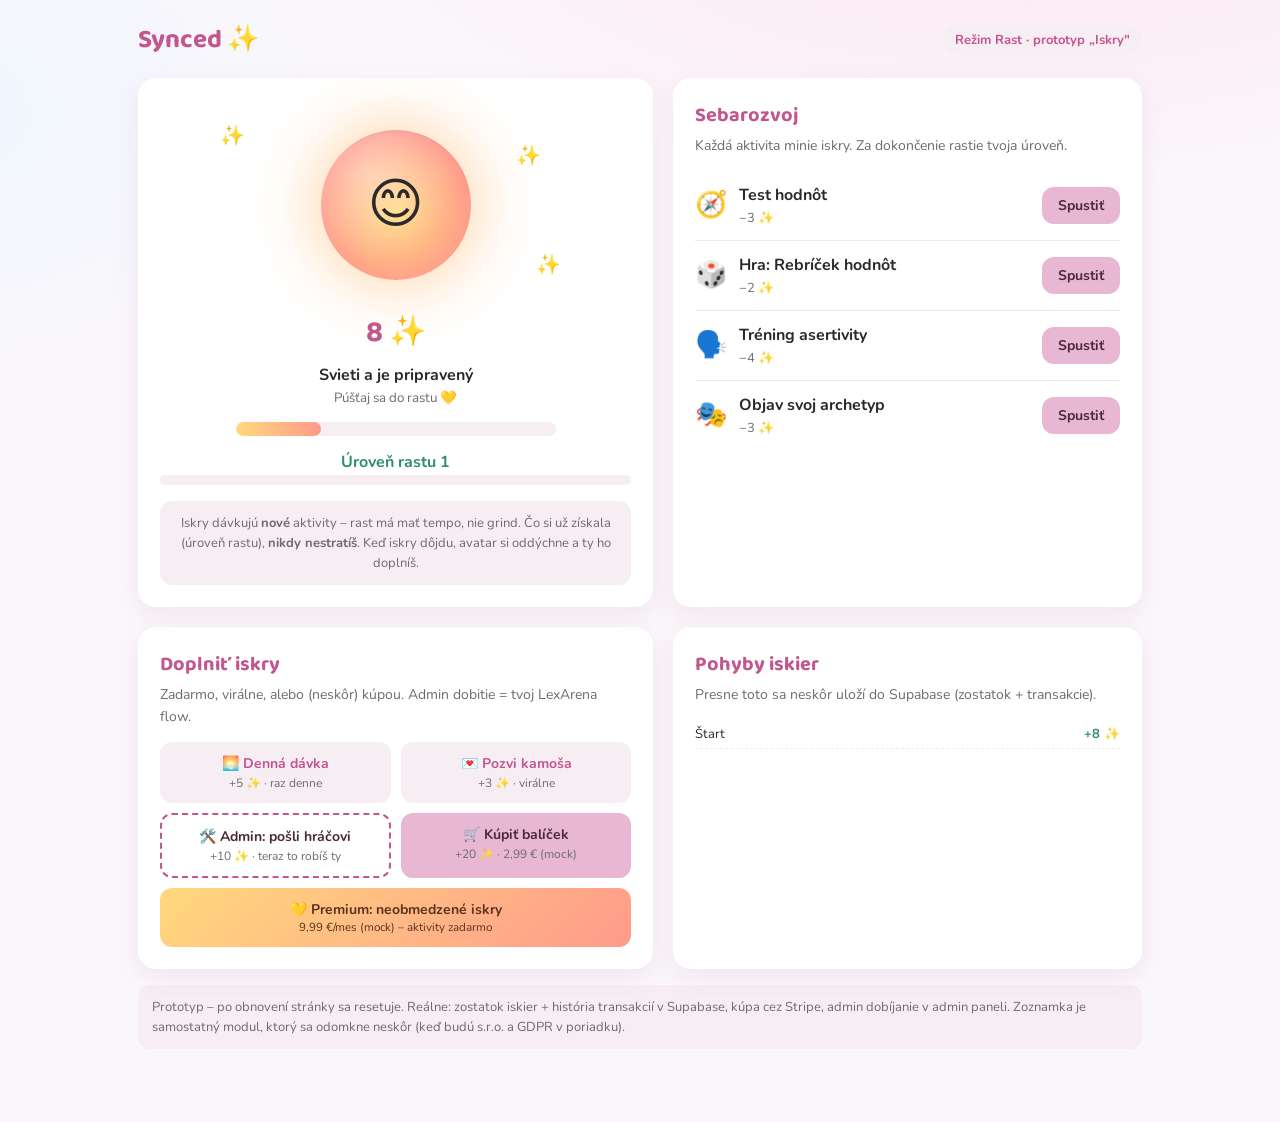
==== prototypes/iskry-prototyp.html @ 1d9f6c37 "Prototyp: Iskry – energetická mechanika pre režim Rast (avatar, míňanie, doplnenie, admin dobitie, P" ====
<!DOCTYPE html>
<html lang="sk">
<head>
<meta charset="UTF-8">
<meta name="viewport" content="width=device-width, initial-scale=1.0">
<title>Synced – Iskry ✨ (prototyp režimu Rast)</title>
<link rel="preconnect" href="https://fonts.googleapis.com">
<link rel="preconnect" href="https://fonts.gstatic.com" crossorigin>
<link href="https://fonts.googleapis.com/css2?family=Baloo+2:wght@500;600;700&family=Nunito:wght@400;600;700&display=swap" rel="stylesheet">
<style>
  :root{
    --bg:#faf7fb; --card:#fff; --text:#2a2a2a; --muted:#6b6b73;
    --primary:#e8b7d4; --primary-dark:#c2568f; --accent:#f6eef3;
    --coral:#ff9a8b; --mint:#a8e6cf; --yellow:#ffd97d;
    --radius:18px; --shadow:0 8px 24px rgba(178,74,128,.10);
  }
  *{box-sizing:border-box}
  body{margin:0;font-family:"Nunito",system-ui,sans-serif;background:
    radial-gradient(1200px 500px at 80% -10%, #ffe6f2 0%, transparent 60%),
    radial-gradient(900px 500px at -10% 10%, #eef6ff 0%, transparent 55%), var(--bg);
    color:var(--text);line-height:1.55;min-height:100vh}
  h1,h2,h3{font-family:"Baloo 2",cursive;margin:0}
  .wrap{max-width:1040px;margin:0 auto;padding:20px 18px 60px}
  header{display:flex;align-items:center;justify-content:space-between;gap:12px;margin-bottom:18px;flex-wrap:wrap}
  .logo{font-family:"Baloo 2";font-weight:700;font-size:26px;color:var(--primary-dark)}
  .tag{background:var(--accent);color:var(--primary-dark);font-weight:700;font-size:13px;padding:5px 12px;border-radius:999px}
  .grid{display:grid;grid-template-columns:1.1fr 1fr;gap:20px}
  @media(max-width:820px){.grid{grid-template-columns:1fr}}
  .card{background:var(--card);border-radius:var(--radius);box-shadow:var(--shadow);padding:22px}

  /* Avatar */
  .avatar-card{text-align:center;position:relative;overflow:hidden}
  .orb-wrap{position:relative;height:210px;display:flex;align-items:center;justify-content:center}
  .orb{width:150px;height:150px;border-radius:50%;
    background:radial-gradient(circle at 35% 30%, #fff6, transparent 60%), radial-gradient(circle at 50% 55%, var(--yellow), var(--coral) 70%, var(--primary-dark));
    box-shadow:0 0 60px 10px rgba(255,190,120,.55);
    transition:all .5s ease;display:flex;align-items:center;justify-content:center;font-size:54px}
  .orb.rest{filter:grayscale(.5) brightness(.8);box-shadow:0 0 18px 2px rgba(120,120,140,.25);opacity:.75}
  .spark{position:absolute;font-size:20px;animation:float 3s ease-in-out infinite}
  @keyframes float{0%,100%{transform:translateY(0)}50%{transform:translateY(-10px)}}
  .state{font-weight:700;margin-top:6px}
  .state small{display:block;font-weight:400;color:var(--muted)}
  .meter{margin:14px auto 4px;max-width:320px}
  .meter__bar{height:14px;background:var(--accent);border-radius:999px;overflow:hidden}
  .meter__fill{height:100%;background:linear-gradient(90deg,var(--yellow),var(--coral));border-radius:999px;transition:width .4s}
  .iskry-count{font-family:"Baloo 2";font-size:30px;font-weight:700;color:var(--primary-dark)}
  .xp{margin-top:14px}
  .xp__bar{height:10px;background:var(--accent);border-radius:999px;overflow:hidden}
  .xp__fill{height:100%;background:linear-gradient(90deg,var(--mint),#6bc6a0);border-radius:999px;transition:width .4s}
  .lvl{font-weight:700;color:#2f8f6b}

  h2{font-size:20px;margin-bottom:4px;color:var(--primary-dark)}
  .sub{color:var(--muted);font-size:14px;margin:0 0 14px}
  .act{display:flex;align-items:center;justify-content:space-between;gap:12px;padding:12px 0;border-bottom:1px solid #f0e6ee}
  .act:last-child{border-bottom:none}
  .act__info{display:flex;gap:12px;align-items:center}
  .act__emoji{font-size:26px}
  .act__name{font-weight:700}
  .act__cost{font-size:13px;color:var(--muted)}
  button{font-family:inherit;cursor:pointer;border:none;border-radius:12px;font-weight:700;transition:.15s}
  .btn{background:var(--primary);color:#4a2a3a;padding:9px 16px;font-size:14px}
  .btn:hover{background:var(--primary-dark);color:#fff}
  .btn:disabled{opacity:.45;cursor:not-allowed}
  .btn-ghost{background:var(--accent);color:var(--primary-dark);padding:9px 14px;font-size:14px}
  .btn-ghost:hover{background:var(--primary)}
  .refill{display:grid;grid-template-columns:1fr 1fr;gap:10px;margin-top:6px}
  @media(max-width:520px){.refill{grid-template-columns:1fr}}
  .refill button{padding:12px;font-size:14px;display:flex;flex-direction:column;gap:2px;align-items:center;text-align:center}
  .refill small{font-weight:400;font-size:12px;color:var(--muted)}
  .premium{background:linear-gradient(135deg,var(--yellow),var(--coral));color:#5c3320}
  .admin{border:2px dashed var(--primary-dark);background:#fff}
  .ledger{max-height:150px;overflow:auto;margin-top:10px;font-size:13px}
  .ledger div{padding:4px 0;border-bottom:1px dashed #eee;display:flex;justify-content:space-between}
  .plus{color:#2f8f6b;font-weight:700}.minus{color:#c2568f;font-weight:700}
  .note{font-size:13px;color:var(--muted);margin-top:16px;background:var(--accent);padding:12px 14px;border-radius:12px}
  .toast{position:fixed;left:50%;bottom:26px;transform:translateX(-50%) translateY(30px);opacity:0;
    background:#3a2a34;color:#fff;padding:12px 20px;border-radius:999px;font-weight:700;transition:.3s;z-index:50;pointer-events:none}
  .toast.show{opacity:1;transform:translateX(-50%) translateY(0)}
  .pill{display:inline-block;background:var(--mint);color:#1f6b47;font-size:12px;font-weight:700;padding:2px 10px;border-radius:999px;margin-left:8px}
  .locked{background:#fff4f8;border:1px solid var(--primary);border-radius:12px;padding:12px;color:var(--primary-dark);font-weight:600;font-size:14px;margin-top:8px;display:none}
  .locked.show{display:block}
</style>
</head>
<body>
<div class="wrap">
  <header>
    <div class="logo">Synced ✨</div>
    <span class="tag">Režim Rast · prototyp „Iskry"</span>
  </header>

  <div class="grid">
    <!-- AVATAR -->
    <section class="card avatar-card">
      <div class="orb-wrap">
        <div class="orb" id="orb">🙂</div>
        <span class="spark" style="top:20px;left:60px">✨</span>
        <span class="spark" style="bottom:30px;right:70px;animation-delay:1s">✨</span>
        <span class="spark" style="top:40px;right:90px;animation-delay:2s">✨</span>
      </div>
      <div class="iskry-count"><span id="iskry">8</span> ✨</div>
      <div class="state" id="stateLabel">Svieti a je pripravený <small>Púšťaj sa do rastu 💛</small></div>
      <div class="meter">
        <div class="meter__bar"><div class="meter__fill" id="meterFill" style="width:40%"></div></div>
      </div>
      <div class="xp">
        <div class="lvl" id="lvlLabel">Úroveň rastu 1</div>
        <div class="xp__bar"><div class="xp__fill" id="xpFill" style="width:0%"></div></div>
      </div>
      <div class="note">Iskry dávkujú <b>nové</b> aktivity – rast má mať tempo, nie grind. Čo si už získala (úroveň rastu), <b>nikdy nestratíš</b>. Keď iskry dôjdu, avatar si oddýchne a ty ho doplníš.</div>
    </section>

    <!-- AKTIVITY -->
    <section class="card">
      <h2>Sebarozvoj</h2>
      <p class="sub">Každá aktivita minie iskry. Za dokončenie rastie tvoja úroveň.</p>
      <div id="acts"></div>
      <div class="locked" id="lockedMsg">😴 Avatar oddychuje – nemáš dosť iskier. Doplň si ich nižšie a pokračuj (o nič si neprišla).</div>
    </section>
  </div>

  <div class="grid" style="margin-top:20px">
    <!-- DOPLNENIE -->
    <section class="card">
      <h2>Doplniť iskry</h2>
      <p class="sub">Zadarmo, virálne, alebo (neskôr) kúpou. Admin dobitie = tvoj LexArena flow.</p>
      <div class="refill">
        <button class="btn-ghost" id="daily">🌅 Denná dávka<small>+5 ✨ · raz denne</small></button>
        <button class="btn-ghost" id="invite">💌 Pozvi kamoša<small>+3 ✨ · virálne</small></button>
        <button class="btn admin" id="adminGrant">🛠️ Admin: pošli hráčovi<small>+10 ✨ · teraz to robíš ty</small></button>
        <button class="btn" id="buy">🛒 Kúpiť balíček<small>+20 ✨ · 2,99 € (mock)</small></button>
      </div>
      <button class="btn premium" id="premium" style="width:100%;margin-top:10px;padding:12px">💛 Premium: neobmedzené iskry<small style="display:block;font-weight:400">9,99 €/mes (mock) – aktivity zadarmo</small></button>
    </section>

    <!-- LEDGER -->
    <section class="card">
      <h2>Pohyby iskier</h2>
      <p class="sub">Presne toto sa neskôr uloží do Supabase (zostatok + transakcie).</p>
      <div class="ledger" id="ledger"></div>
    </section>
  </div>

  <p class="note" style="max-width:none">Prototyp – po obnovení stránky sa resetuje. Reálne: zostatok iskier + história transakcií v Supabase, kúpa cez Stripe, admin dobíjanie v admin paneli. Zoznamka je samostatný modul, ktorý sa odomkne neskôr (keď budú s.r.o. a GDPR v poriadku).</p>
</div>

<div class="toast" id="toast"></div>

<script>
'use strict';
const State = {
  iskry: 8,
  max: 30,        // pre vizuál meradla
  xp: 0,
  level: 1,
  premium: false,
  dailyUsed: false,
  ledger: []
};

const ACTIVITIES = [
  { id:'test',   emoji:'🧭', name:'Test hodnôt',            cost:3, xp:30, done:'Spoznal(a) si svoje top hodnoty.' },
  { id:'game',   emoji:'🎲', name:'Hra: Rebríček hodnôt',   cost:2, xp:20, done:'Zoradil(a) si, na čom ti záleží.' },
  { id:'assert', emoji:'🗣️', name:'Tréning asertivity',     cost:4, xp:45, done:'Precvičil(a) si láskavé „nie".' },
  { id:'arche',  emoji:'🎭', name:'Objav svoj archetyp',    cost:3, xp:30, done:'Odhalil(a) si svoj archetyp.' }
];

const $ = id => document.getElementById(id);
const XP_PER_LEVEL = 100;

function toast(msg){ const t=$('toast'); t.textContent=msg; t.classList.add('show'); clearTimeout(t._t); t._t=setTimeout(()=>t.classList.remove('show'),1800); }

function log(text, delta){
  State.ledger.unshift({text, delta});
  $('ledger').innerHTML = State.ledger.map(e=>
    `<div><span>${e.text}</span><span class="${e.delta>=0?'plus':'minus'}">${e.delta>=0?'+':''}${e.delta} ✨</span></div>`
  ).join('');
}

function minCost(){ return Math.min(...ACTIVITIES.map(a=>a.cost)); }

function render(){
  $('iskry').textContent = State.premium ? '∞' : State.iskry;
  const pct = State.premium ? 100 : Math.max(0, Math.min(100, State.iskry/State.max*100));
  $('meterFill').style.width = pct + '%';

  const resting = !State.premium && State.iskry < minCost();
  const orb = $('orb');
  orb.classList.toggle('rest', resting);
  orb.textContent = State.premium ? '🤩' : (resting ? '😴' : (State.iskry < 6 ? '🙂' : '😊'));
  $('stateLabel').innerHTML = State.premium
    ? 'Žiari naplno ✨ <small>Premium – hraj bez limitu</small>'
    : (resting
        ? 'Oddychuje 😴 <small>Doplň iskry a pokračuj – nič si nestratila</small>'
        : 'Svieti a je pripravený <small>Púšťaj sa do rastu 💛</small>');
  $('lockedMsg').classList.toggle('show', resting);

  // XP / level
  $('xpFill').style.width = (State.xp % XP_PER_LEVEL) + '%';
  $('lvlLabel').textContent = 'Úroveň rastu ' + State.level;

  // aktivity
  $('acts').innerHTML = ACTIVITIES.map(a=>{
    const can = State.premium || State.iskry >= a.cost;
    return `<div class="act">
      <div class="act__info"><span class="act__emoji">${a.emoji}</span>
        <div><div class="act__name">${a.name}</div>
        <div class="act__cost">${State.premium?'Premium · zadarmo':'−'+a.cost+' ✨'}</div></div></div>
      <button class="btn" data-act="${a.id}" ${can?'':'disabled'}>Spustiť</button>
    </div>`;
  }).join('');
}

function play(a){
  if(!State.premium){
    if(State.iskry < a.cost){ toast('😴 Málo iskier – doplň si'); return; }
    State.iskry -= a.cost;
    log('Aktivita: '+a.name, -a.cost);
  } else {
    log('Aktivita (Premium): '+a.name, 0);
  }
  State.xp += a.xp;
  // level up: každých 100 XP
  const newLevel = 1 + Math.floor(State.xp / XP_PER_LEVEL);
  if(newLevel > State.level){ State.level = newLevel; toast('🌟 Nová úroveň rastu '+State.level+'!'); }
  else { toast('✅ '+a.done); }
  render();
}

function grant(n, label){
  State.iskry = Math.min(State.iskry + n, 999);
  log(label, n);
  render();
}

document.addEventListener('click', e=>{
  const b = e.target.closest('button'); if(!b) return;
  if(b.dataset.act){ play(ACTIVITIES.find(a=>a.id===b.dataset.act)); return; }
  switch(b.id){
    case 'daily':
      if(State.dailyUsed){ toast('Dnešnú dávku už máš 🙂'); return; }
      State.dailyUsed = true; b.disabled = true; b.style.opacity=.5;
      grant(5, 'Denná dávka'); toast('🌅 +5 ✨ denná dávka'); break;
    case 'invite':
      grant(3, 'Pozvánka kamošovi'); toast('💌 +3 ✨ za pozvánku'); break;
    case 'adminGrant':
      grant(10, 'Admin dobitie'); toast('🛠️ Admin poslal +10 ✨'); break;
    case 'buy':
      grant(20, 'Kúpa balíčka (2,99 €)'); toast('🛒 +20 ✨ (mock platba)'); break;
    case 'premium':
      State.premium = !State.premium;
      b.style.filter = State.premium ? 'brightness(1.1)' : 'none';
      b.querySelector('small').textContent = State.premium ? 'AKTÍVNE – aktivity zadarmo (klikni pre vypnutie)' : '9,99 €/mes (mock) – aktivity zadarmo';
      log('Premium '+(State.premium?'zapnuté':'vypnuté'), 0);
      toast(State.premium?'💛 Premium aktívne':'Premium vypnuté'); render(); break;
  }
});

log('Štart', 8);
render();
</script>
</body>
</html>
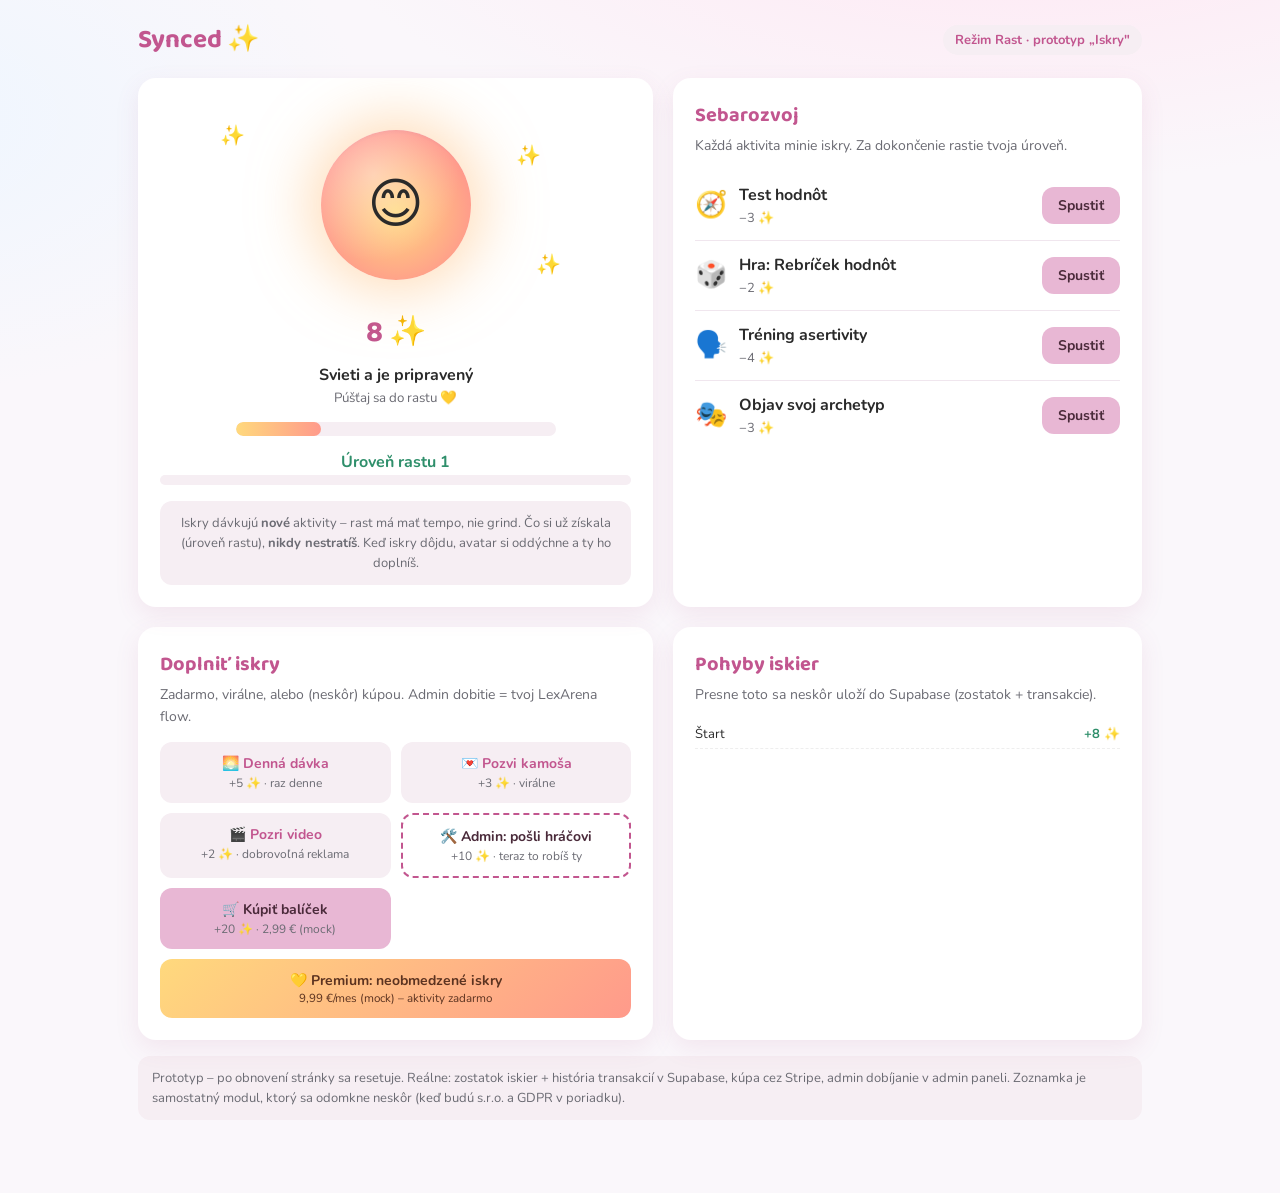
==== commit d2302a9e: "Iskry prototyp: pridaná odmena za dobrovoľnú reklamu (rewarded video), Premium bez reklám" ====
--- a/prototypes/iskry-prototyp.html
+++ b/prototypes/iskry-prototyp.html
@@ -126,6 +126,7 @@
       <div class="refill">
         <button class="btn-ghost" id="daily">🌅 Denná dávka<small>+5 ✨ · raz denne</small></button>
         <button class="btn-ghost" id="invite">💌 Pozvi kamoša<small>+3 ✨ · virálne</small></button>
+        <button class="btn-ghost" id="ad">🎬 Pozri video<small>+2 ✨ · dobrovoľná reklama</small></button>
         <button class="btn admin" id="adminGrant">🛠️ Admin: pošli hráčovi<small>+10 ✨ · teraz to robíš ty</small></button>
         <button class="btn" id="buy">🛒 Kúpiť balíček<small>+20 ✨ · 2,99 € (mock)</small></button>
       </div>
@@ -197,6 +198,9 @@
   // XP / level
   $('xpFill').style.width = (State.xp % XP_PER_LEVEL) + '%';
   $('lvlLabel').textContent = 'Úroveň rastu ' + State.level;
+
+  // Premium = bez reklám → skry tlačidlo videa
+  const adBtn = $('ad'); if(adBtn) adBtn.style.display = State.premium ? 'none' : 'flex';
 
   // aktivity
   $('acts').innerHTML = ACTIVITIES.map(a=>{
@@ -242,6 +246,12 @@
       grant(5, 'Denná dávka'); toast('🌅 +5 ✨ denná dávka'); break;
     case 'invite':
       grant(3, 'Pozvánka kamošovi'); toast('💌 +3 ✨ za pozvánku'); break;
+    case 'ad': {
+      const s = b.querySelector('small'); const orig = s.textContent;
+      b.disabled = true; s.textContent = '▶️ reklama beží…';
+      setTimeout(() => { grant(2, 'Odmena za reklamu'); toast('🎬 +2 ✨ za video'); b.disabled = false; s.textContent = orig; }, 1500);
+      break;
+    }
     case 'adminGrant':
       grant(10, 'Admin dobitie'); toast('🛠️ Admin poslal +10 ✨'); break;
     case 'buy':
